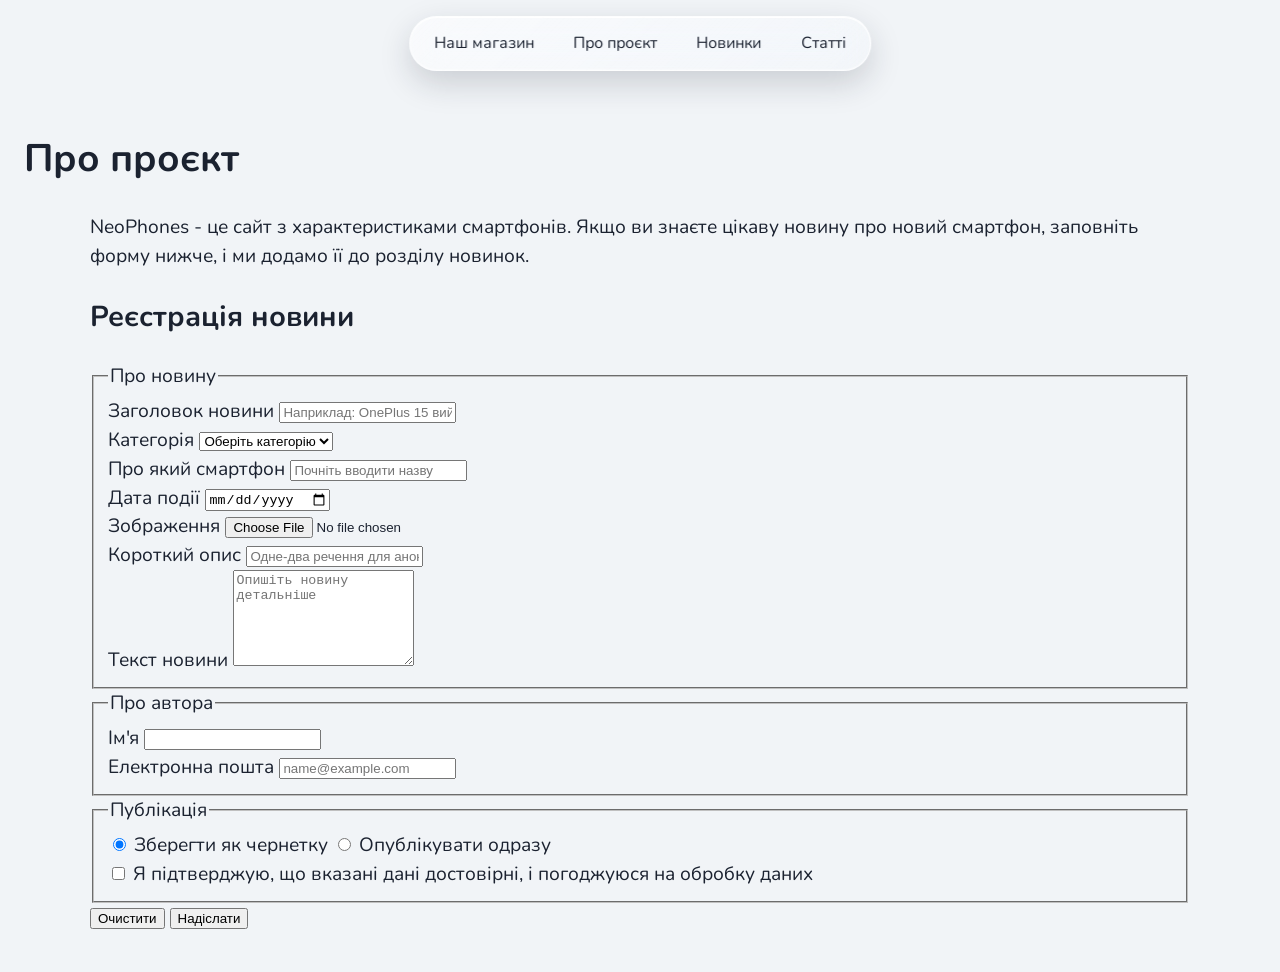
==== about.html @ 0d1ac106 "Add files via upload" ====
<!DOCTYPE html>
<html lang="uk">

<head>
    <meta charset="UTF-8">
    <meta name="viewport" content="width=device-width, initial-scale=1.0">
    <title>NeoPhones - Про проєкт</title>
    <link href="https://fonts.googleapis.com/css2?family=Nunito:wght@400;700&display=swap" rel="stylesheet">
    <link rel="stylesheet" href="style.css">
</head>

<body>

    <nav class="bottom_info" aria-label="Інформація">
        <ul class="menu">
            <li><a href="index.html">Наш магазин</a></li>
            <li><a href="about.html" aria-current="page">Про проєкт</a></li>
            <li><a href="#">Новинки</a></li>
            <li><a href="articles.html">Статті</a></li>
        </ul>
    </nav>

    <header>
        <h1>Про проєкт</h1>
    </header>

    <main class="content">
        <p class="about-text">
            NeoPhones - це сайт з характеристиками смартфонів. Якщо ви знаєте цікаву новину про новий
            смартфон, заповніть форму нижче, і ми додамо її до розділу новинок.
        </p>

        <form class="news-form" action="#" method="post" enctype="multipart/form-data">
            <h2>Реєстрація новини</h2>

            <fieldset>
                <legend>Про новину</legend>

                <div class="form-grid">
                    <div class="field field--wide">
                        <label for="title">Заголовок новини</label>
                        <input type="text" id="title" name="title" maxlength="120"
                            placeholder="Наприклад: OnePlus 15 вийшов в Україні" required>
                    </div>

                    <div class="field">
                        <label for="category">Категорія</label>
                        <select id="category" name="category" required>
                            <option value="" selected disabled>Оберіть категорію</option>
                            <option value="release">Новий смартфон</option>
                            <option value="review">Огляд</option>
                            <option value="compare">Порівняння</option>
                            <option value="sale">Акція</option>
                            <option value="other">Інше</option>
                        </select>
                    </div>

                    <div class="field">
                        <label for="phone">Про який смартфон</label>
                        <input type="text" id="phone" name="phone" list="phones-list"
                            placeholder="Почніть вводити назву">
                        <datalist id="phones-list">
                            <option value="OPPO Find X9 Ultra">
                            <option value="OnePlus 15">
                            <option value="Vivo X300 Ultra">
                        </datalist>
                    </div>

                    <div class="field">
                        <label for="date">Дата події</label>
                        <input type="date" id="date" name="date" required>
                    </div>

                    <div class="field">
                        <label for="image">Зображення</label>
                        <input type="file" id="image" name="image" accept="image/*">
                    </div>

                    <div class="field field--wide">
                        <label for="summary">Короткий опис</label>
                        <input type="text" id="summary" name="summary" maxlength="200"
                            placeholder="Одне-два речення для анонсу">
                    </div>

                    <div class="field field--wide">
                        <label for="text">Текст новини</label>
                        <textarea id="text" name="text" rows="6" minlength="30" placeholder="Опишіть новину детальніше"
                            required></textarea>
                    </div>
                </div>
            </fieldset>

            <fieldset>
                <legend>Про автора</legend>

                <div class="form-grid">
                    <div class="field">
                        <label for="author">Ім'я</label>
                        <input type="text" id="author" name="author" autocomplete="name" required>
                    </div>

                    <div class="field">
                        <label for="email">Електронна пошта</label>
                        <input type="email" id="email" name="email" autocomplete="email" placeholder="name@example.com"
                            required>
                    </div>
                </div>
            </fieldset>

            <fieldset>
                <legend>Публікація</legend>

                <div class="radio-group">
                    <label><input type="radio" name="status" value="draft" checked> Зберегти як чернетку</label>
                    <label><input type="radio" name="status" value="publish"> Опублікувати одразу</label>
                </div>

                <label class="checkbox">
                    <input type="checkbox" name="agree" required>
                    Я підтверджую, що вказані дані достовірні, і погоджуюся на обробку даних
                </label>
            </fieldset>

            <div class="form-actions">
                <button type="reset" class="btn btn--glass">Очистити</button>
                <button type="submit" class="btn btn--primary">Надіслати</button>
            </div>
        </form>
    </main>
</body>

</html>
---- style.css ----
body {
    padding: 6rem 1rem 2rem;          
    background:
        #F1F4F7;
    background-attachment: fixed;    
}


nav.bottom_info {
    position: fixed;                  /* "плаває" над контентом і не скролиться */
    top: 1rem;
    left: 50%;
    transform: translateX(-50%);      /* центрування по горизонталі */
    z-index: 100;                     /* вище за весь інший контент */
    width: max-content;
    max-width: calc(100% - 2rem);

    /* скло: напівпрозорий градієнт + розмиття того, що під ним */
    background: linear-gradient(135deg,
                rgba(255, 255, 255, 0.60),
                rgba(255, 255, 255, 0.22));
    backdrop-filter: blur(18px) saturate(180%);
    -webkit-backdrop-filter: blur(18px) saturate(180%);

    border: 1px solid rgba(255, 255, 255, 0.70);
    border-radius: 999px;             /* форма "таблетки" */

    /* тінь: зовнішня (відрив від сторінки) + внутрішні блики (об'єм скла) */
    box-shadow:
        0 12px 32px rgba(27, 34, 48, 0.18),
        inset 0 1px 0 rgba(255, 255, 255, 0.95),
        inset 0 -1px 0 rgba(255, 255, 255, 0.30);
}

nav.bottom_info ul {
    display: flex;                    /* пункти меню в рядок */
    gap: 0.25rem;
    margin: 0;
    padding: 0.4rem;
    list-style: none;                 /* прибираємо маркери */
}

nav.bottom_info a {
    display: block;
    padding: 0.5rem 1.1rem;
    border-radius: 999px;
    color: #1B2230;
    font-size: 1rem;
    text-decoration: none;
    transition: background 0.2s;
}

nav.bottom_info a:hover,
nav.bottom_info a:focus-visible {
    background: rgba(255, 255, 255, 0.65);
    outline: none;
}

@media (max-width: 600px) {
    nav.bottom_info {
        border-radius: 1.5rem;
    }
    nav.bottom_info ul {
        flex-wrap: wrap;
        justify-content: center;
    }
}

header.h1 {
    display: flex;
}

main.content {
    max-width: 1100px;
    margin: 0 auto;                  
}

.items {
    display: grid;
    gap: 1.5rem;
}

.items > [class$="-front"],
.items > [class$="-back"] {
    display: grid;
    grid-template-columns: repeat(2, minmax(0, 1fr)); 
    gap: 2rem;
    align-items: center;              
    padding: 1.5rem;
    background: rgba(255, 255, 255, 0.72);
    border-radius: 1.5rem;
    box-shadow: 0 8px 24px rgba(27, 34, 48, 0.08);
}


.items > [class$="-front"] img {
    grid-column: 1;                   
    grid-row: 1 / span 2;             
}

.items > [class$="-front"] h3 {
    grid-column: 2;                  
    align-self: end;                 
    margin: 0;
}

.items > [class$="-front"] ul {
    grid-column: 2;                  
    align-self: start;
}

.items > [class$="-back"] ul {
    grid-column: 1;
    grid-row: 1;
}

.items > [class$="-back"] img {
    grid-column: 2;
    grid-row: 1;
}

.items img {
    display: block;
    width: 100%;
    max-height: 28rem;
    object-fit: contain;             
}

.items ul {
    margin: 0;
    padding: 0;
    list-style: none;
}

.items li {
    padding: 0.6rem 0;
    border-bottom: 1px solid rgba(27, 34, 48, 0.08);   
}

.items li:last-child {
    border-bottom: none;
}

@media (max-width: 700px) {
    .items > [class$="-front"],
    .items > [class$="-back"] {
        grid-template-columns: 1fr;
        gap: 1rem;
    }

    .items > [class$="-front"] > *,
    .items > [class$="-back"] > * {
        grid-column: 1;
        grid-row: auto;
        
    }

    .items > [class$="-front"] img,
    .items > [class$="-back"] img {
        order: -1;                    
        max-height: 20rem;
    }
}

body {
    font-family: 'Nunito', Arial, sans-serif;
    font-size: 1.2rem;
    line-height: 1.5;
    color: #1B2230;
}

.items img {
    max-height: 22rem;      
}

.items h3 {
    font-size: 1.7rem;      
}

.items li {
    font-size: 1.1rem;     
}
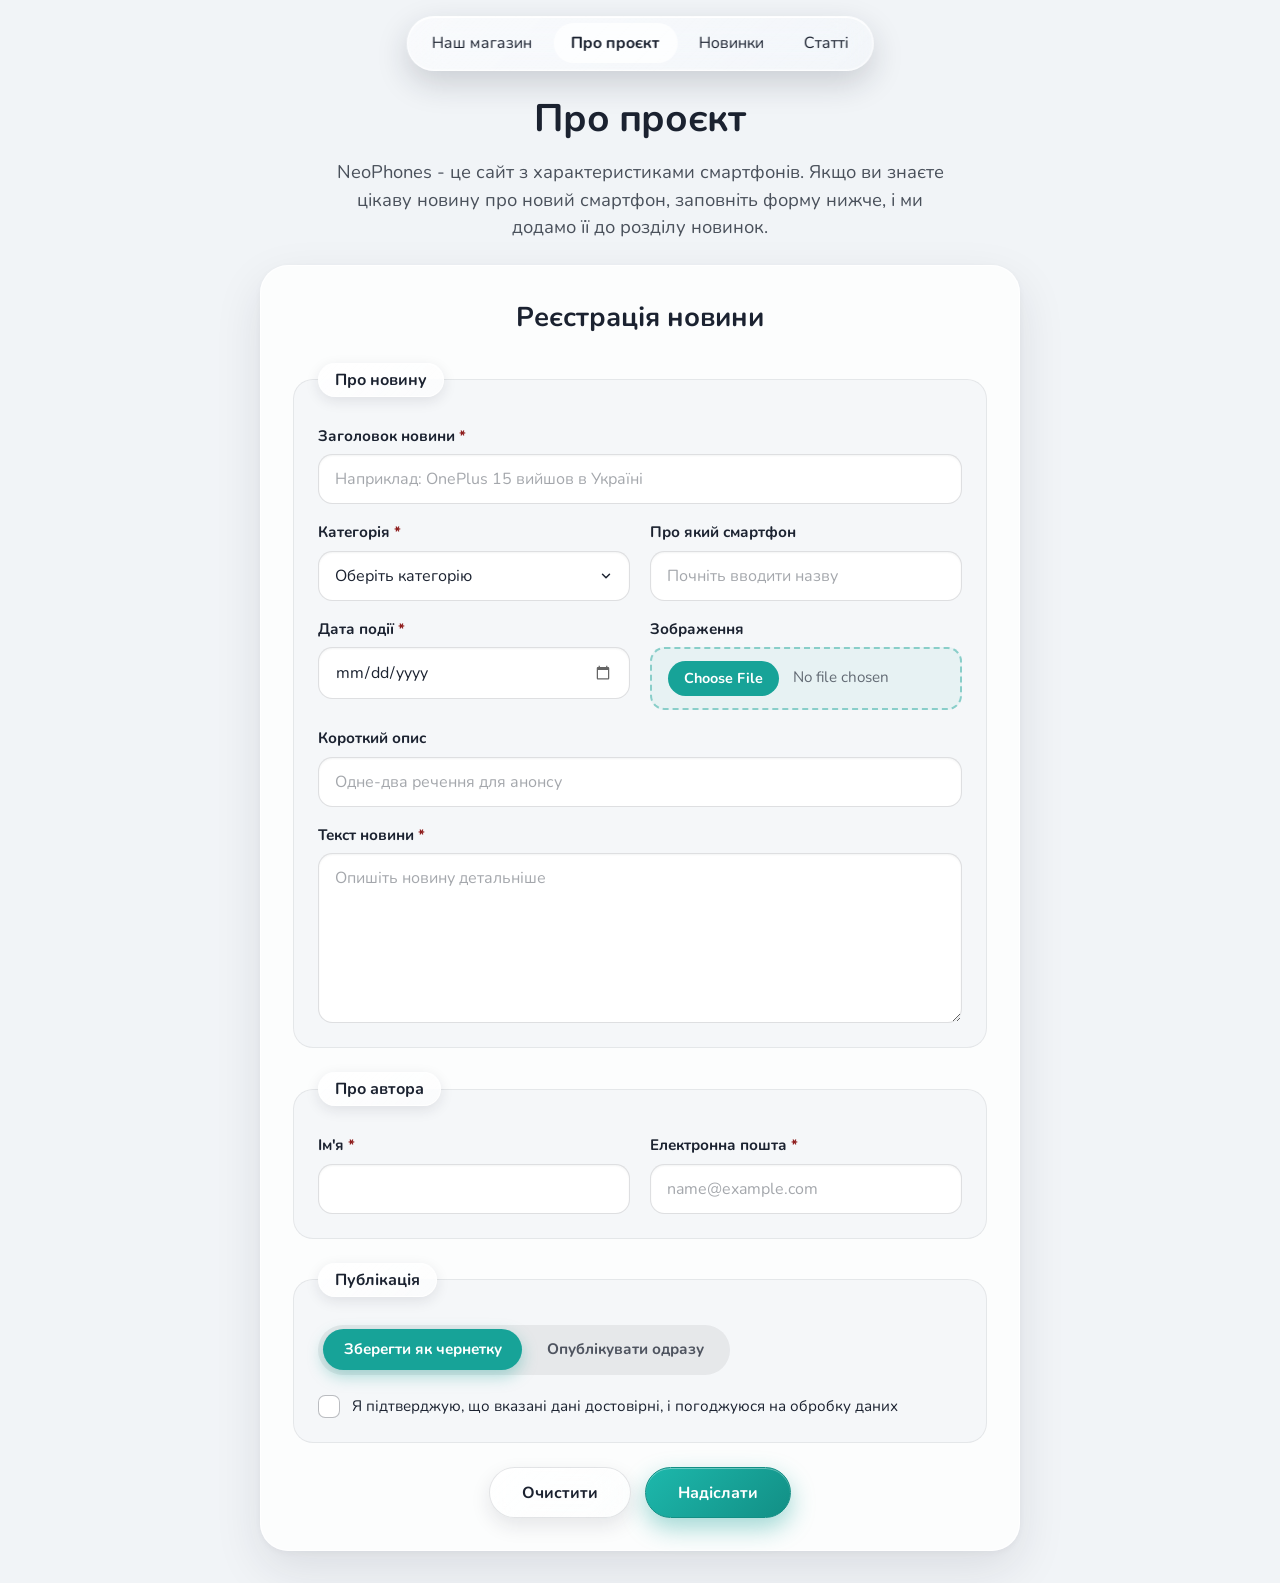
==== commit 5d9034fe: "Add files via upload Updated styles and fixed some problems with interface" ====
--- a/about.html
+++ b/about.html
@@ -7,6 +7,7 @@
     <title>NeoPhones - Про проєкт</title>
     <link href="https://fonts.googleapis.com/css2?family=Nunito:wght@400;700&display=swap" rel="stylesheet">
     <link rel="stylesheet" href="style.css">
+    <link rel="stylesheet" href="about.css">
 </head>
 
 <body>
@@ -33,6 +34,7 @@
         <form class="news-form" action="#" method="post" enctype="multipart/form-data">
             <h2>Реєстрація новини</h2>
 
+            <!-- ===== Блок 1: про новину ===== -->
             <fieldset>
                 <legend>Про новину</legend>
 
@@ -90,6 +92,7 @@
                 </div>
             </fieldset>
 
+            <!-- ===== Блок 2: про автора ===== -->
             <fieldset>
                 <legend>Про автора</legend>
 
@@ -107,6 +110,7 @@
                 </div>
             </fieldset>
 
+            <!-- ===== Блок 3: параметри публікації ===== -->
             <fieldset>
                 <legend>Публікація</legend>
 
--- a/style.css
+++ b/style.css
@@ -1,12 +1,40 @@
+/* =========================================================
+   style.css - спільна основа для ВСІХ сторінок сайту
+   (index.html, about.html, articles.html)
+
+   Тут: базові правила сторінки + скляний навбар.
+   Усе, що стосується окремої сторінки, лежить у її власному
+   файлі: index.css, about.css, articles.css.
+   ========================================================= */
+
+
+/* ---------------------------------------------------------
+   1. БАЗА
+   --------------------------------------------------------- */
+* {
+    box-sizing: border-box;
+}
 
 body {
-    padding: 6rem 1rem 2rem;          
-    background:
-        #F1F4F7;
-    background-attachment: fixed;    
+    margin: 0;
+    padding: 6rem 1rem 2rem;          /* зверху місце під плаваючий навбар */
+    font-family: 'Nunito', Arial, sans-serif;
+    font-size: 1.2rem;
+    line-height: 1.5;
+    color: #1B2230;
+    background: #F1F4F7;
+}
+
+/* колонка контенту по центру */
+main.content {
+    max-width: 1100px;
+    margin: 0 auto;
 }
 
 
+/* ---------------------------------------------------------
+   2. НАВБАР "LIQUID GLASS" (без змін відносно старого файлу)
+   --------------------------------------------------------- */
 nav.bottom_info {
     position: fixed;                  /* "плаває" над контентом і не скролиться */
     top: 1rem;
@@ -57,127 +85,20 @@
     outline: none;
 }
 
+/* пункт меню поточної сторінки */
+nav.bottom_info a[aria-current="page"] {
+    background: rgba(255, 255, 255, 0.75);
+    font-weight: 700;
+}
+
+/* на вузьких екранах пункти переносяться на другий рядок */
 @media (max-width: 600px) {
     nav.bottom_info {
         border-radius: 1.5rem;
     }
+
     nav.bottom_info ul {
         flex-wrap: wrap;
         justify-content: center;
     }
-}
-
-header.h1 {
-    display: flex;
-}
-
-main.content {
-    max-width: 1100px;
-    margin: 0 auto;                  
-}
-
-.items {
-    display: grid;
-    gap: 1.5rem;
-}
-
-.items > [class$="-front"],
-.items > [class$="-back"] {
-    display: grid;
-    grid-template-columns: repeat(2, minmax(0, 1fr)); 
-    gap: 2rem;
-    align-items: center;              
-    padding: 1.5rem;
-    background: rgba(255, 255, 255, 0.72);
-    border-radius: 1.5rem;
-    box-shadow: 0 8px 24px rgba(27, 34, 48, 0.08);
-}
-
-
-.items > [class$="-front"] img {
-    grid-column: 1;                   
-    grid-row: 1 / span 2;             
-}
-
-.items > [class$="-front"] h3 {
-    grid-column: 2;                  
-    align-self: end;                 
-    margin: 0;
-}
-
-.items > [class$="-front"] ul {
-    grid-column: 2;                  
-    align-self: start;
-}
-
-.items > [class$="-back"] ul {
-    grid-column: 1;
-    grid-row: 1;
-}
-
-.items > [class$="-back"] img {
-    grid-column: 2;
-    grid-row: 1;
-}
-
-.items img {
-    display: block;
-    width: 100%;
-    max-height: 28rem;
-    object-fit: contain;             
-}
-
-.items ul {
-    margin: 0;
-    padding: 0;
-    list-style: none;
-}
-
-.items li {
-    padding: 0.6rem 0;
-    border-bottom: 1px solid rgba(27, 34, 48, 0.08);   
-}
-
-.items li:last-child {
-    border-bottom: none;
-}
-
-@media (max-width: 700px) {
-    .items > [class$="-front"],
-    .items > [class$="-back"] {
-        grid-template-columns: 1fr;
-        gap: 1rem;
-    }
-
-    .items > [class$="-front"] > *,
-    .items > [class$="-back"] > * {
-        grid-column: 1;
-        grid-row: auto;
-        
-    }
-
-    .items > [class$="-front"] img,
-    .items > [class$="-back"] img {
-        order: -1;                    
-        max-height: 20rem;
-    }
-}
-
-body {
-    font-family: 'Nunito', Arial, sans-serif;
-    font-size: 1.2rem;
-    line-height: 1.5;
-    color: #1B2230;
-}
-
-.items img {
-    max-height: 22rem;      
-}
-
-.items h3 {
-    font-size: 1.7rem;      
-}
-
-.items li {
-    font-size: 1.1rem;     
 }
--- a/about.css
+++ b/about.css
@@ -0,0 +1,472 @@
+/* =========================================================
+   СТОРІНКА "ПРО ПРОЄКТ" - повний файл
+   Допишіть в КІНЕЦЬ style.css (стару версію about.css
+   з style.css видаліть).
+   HTML змінювати не потрібно.
+
+   Кольори:
+     #1B2230  основний текст
+     #17A398  акцент (бірюзовий)
+     #8E1B1B  помилка
+   ========================================================= */
+
+
+/* ---------------------------------------------------------
+   1. ШАПКА: заголовок по центру
+   body:has(.news-form) - правило діє лише на сторінці з формою,
+   тому index.html та articles.html не змінюються
+   --------------------------------------------------------- */
+body:has(.news-form) header {
+    max-width: 760px;
+    margin: 0 auto 1rem;
+    text-align: center;
+}
+
+body:has(.news-form) header h1 {
+    margin: 0;
+    font-size: 2.4rem;
+    line-height: 1.2;
+    letter-spacing: -0.01em;
+}
+
+
+/* ---------------------------------------------------------
+   2. КОЛОНКА КОНТЕНТУ: вужча, по центру
+   --------------------------------------------------------- */
+main.content:has(.news-form) {
+    max-width: 760px;
+    display: grid;
+    gap: 1.5rem;
+    justify-items: center;
+    text-align: center;
+}
+
+.about-text {
+    max-width: 56ch;
+    margin: 0;
+    font-size: 1.15rem;
+    color: rgba(27, 34, 48, 0.78);
+}
+
+
+/* ---------------------------------------------------------
+   3. КАРТКА З ФОРМОЮ
+   --------------------------------------------------------- */
+.news-form,
+.news-form * {
+    box-sizing: border-box;
+}
+
+.news-form {
+    width: 100%;
+    display: grid;
+    gap: 1.5rem;
+    padding: 2rem;
+    text-align: left;                 /* підписи й поля читаються зліва */
+    background: rgba(255, 255, 255, 0.78);
+    border: 1px solid rgba(255, 255, 255, 0.9);
+    border-radius: 1.75rem;
+    box-shadow:
+        0 18px 48px rgba(27, 34, 48, 0.10),
+        0 2px 6px rgba(27, 34, 48, 0.04);
+}
+
+.news-form h2 {
+    margin: 0;
+    font-size: 1.7rem;
+    text-align: center;
+}
+
+
+/* ---------------------------------------------------------
+   4. БЛОКИ ФОРМИ (fieldset) + скляні підписи (legend)
+   --------------------------------------------------------- */
+.news-form fieldset {
+    margin: 0;
+    padding: 1.75rem 1.5rem 1.5rem;
+    min-width: 0;
+    background: rgba(241, 244, 247, 0.65);
+    border: 1px solid rgba(27, 34, 48, 0.08);
+    border-radius: 1.25rem;
+}
+
+.news-form legend {
+    padding: 0.25rem 1rem;
+    font-size: 1rem;
+    font-weight: 700;
+    background: linear-gradient(135deg,
+                rgba(255, 255, 255, 0.95),
+                rgba(255, 255, 255, 0.55));
+    border: 1px solid rgba(255, 255, 255, 0.95);
+    border-radius: 999px;
+    box-shadow: 0 4px 14px rgba(27, 34, 48, 0.10);
+}
+
+
+/* ---------------------------------------------------------
+   5. СІТКА ПОЛІВ: 2 колонки
+   --------------------------------------------------------- */
+.form-grid {
+    display: grid;
+    grid-template-columns: repeat(2, minmax(0, 1fr));
+    gap: 1.1rem 1.25rem;
+}
+
+.field {
+    display: grid;
+    gap: 0.4rem;
+    align-content: start;
+}
+
+.field--wide {
+    grid-column: 1 / -1;
+}
+
+.news-form label {
+    font-size: 0.95rem;
+    font-weight: 700;
+}
+
+/* червона зірочка біля обов'язкових полів */
+.field:has(:required) > label::after {
+    content: " *";
+    color: #8E1B1B;
+}
+
+
+/* ---------------------------------------------------------
+   6. ПОЛЯ ВВОДУ
+   --------------------------------------------------------- */
+.news-form input[type="text"],
+.news-form input[type="email"],
+.news-form input[type="date"],
+.news-form select,
+.news-form textarea {
+    width: 100%;
+    padding: 0.75rem 1rem;
+    font: inherit;
+    font-size: 1rem;
+    color: #1B2230;
+    background: #fff;
+    border: 1px solid rgba(27, 34, 48, 0.14);
+    border-radius: 0.9rem;
+    box-shadow: inset 0 1px 2px rgba(27, 34, 48, 0.05);
+    transition: border-color 0.2s, box-shadow 0.2s;
+}
+
+.news-form input:hover,
+.news-form select:hover,
+.news-form textarea:hover {
+    border-color: rgba(27, 34, 48, 0.30);
+}
+
+.news-form input::placeholder,
+.news-form textarea::placeholder {
+    color: rgba(27, 34, 48, 0.40);
+}
+
+.news-form textarea {
+    min-height: 9rem;
+    resize: vertical;
+    line-height: 1.5;
+}
+
+/* фокус: бірюзове кільце */
+.news-form input:focus,
+.news-form select:focus,
+.news-form textarea:focus {
+    outline: none;
+    border-color: #17A398;
+    box-shadow: 0 0 0 4px rgba(23, 163, 152, 0.20);
+}
+
+/* помилка: тільки після того, як користувач щось ввів і пішов з поля */
+.news-form input:user-invalid,
+.news-form select:user-invalid,
+.news-form textarea:user-invalid {
+    border-color: #8E1B1B;
+    box-shadow: 0 0 0 4px rgba(142, 27, 27, 0.12);
+}
+
+/* випадаючий список: власна стрілка замість системної */
+.news-form select {
+    padding-right: 2.75rem;
+    appearance: none;
+    -webkit-appearance: none;
+    cursor: pointer;
+    background-image: url("data:image/svg+xml,%3Csvg xmlns='http://www.w3.org/2000/svg' width='14' height='14' viewBox='0 0 24 24' fill='none' stroke='%231B2230' stroke-width='2.5' stroke-linecap='round' stroke-linejoin='round'%3E%3Cpath d='M6 9l6 6 6-6'/%3E%3C/svg%3E");
+    background-repeat: no-repeat;
+    background-position: right 1rem center;
+}
+
+.news-form input[type="date"] {
+    cursor: pointer;
+}
+
+.news-form input[type="date"]::-webkit-calendar-picker-indicator {
+    cursor: pointer;
+    opacity: 0.6;
+}
+
+
+/* ---------------------------------------------------------
+   7. ЗАВАНТАЖЕННЯ ЗОБРАЖЕННЯ: пунктирна зона
+   --------------------------------------------------------- */
+.news-form input[type="file"] {
+    width: 100%;
+    padding: 0.75rem 1rem;
+    font: inherit;
+    font-size: 0.95rem;
+    color: rgba(27, 34, 48, 0.65);
+    background: rgba(23, 163, 152, 0.06);
+    border: 2px dashed rgba(23, 163, 152, 0.45);
+    border-radius: 0.9rem;
+    cursor: pointer;
+    transition: background 0.2s, border-color 0.2s;
+}
+
+.news-form input[type="file"]:hover {
+    background: rgba(23, 163, 152, 0.12);
+    border-color: #17A398;
+}
+
+.news-form input[type="file"]:focus-visible {
+    outline: none;
+    border-color: #17A398;
+    box-shadow: 0 0 0 4px rgba(23, 163, 152, 0.20);
+}
+
+.news-form input[type="file"]::file-selector-button {
+    margin-right: 0.85rem;
+    padding: 0.4rem 1rem;
+    font: inherit;
+    font-size: 0.9rem;
+    font-weight: 700;
+    color: #fff;
+    background: #17A398;
+    border: none;
+    border-radius: 999px;
+    cursor: pointer;
+    transition: background 0.2s;
+}
+
+.news-form input[type="file"]::file-selector-button:hover {
+    background: #128f85;
+}
+
+
+/* ---------------------------------------------------------
+   8. ПЕРЕМИКАЧ "ЧЕРНЕТКА / ОПУБЛІКУВАТИ"
+   Радіокнопки виглядають як сегментований перемикач.
+   --------------------------------------------------------- */
+.radio-group {
+    display: flex;
+    flex-wrap: wrap;
+    gap: 0.25rem;
+    width: fit-content;
+    max-width: 100%;
+    margin-bottom: 1.25rem;
+    padding: 0.3rem;
+    background: rgba(27, 34, 48, 0.07);
+    border-radius: 999px;
+}
+
+.radio-group label {
+    position: relative;
+    flex: 1 1 auto;
+    padding: 0.55rem 1.3rem;
+    font-size: 0.95rem;
+    font-weight: 700;
+    text-align: center;
+    color: rgba(27, 34, 48, 0.75);
+    border-radius: 999px;
+    cursor: pointer;
+    transition: background 0.2s, color 0.2s, box-shadow 0.2s;
+}
+
+/* справжню радіокнопку ховаємо, але вона лишається доступною з клавіатури */
+.radio-group input[type="radio"] {
+    position: absolute;
+    opacity: 0;
+    pointer-events: none;
+}
+
+.radio-group label:hover {
+    background: rgba(255, 255, 255, 0.6);
+}
+
+.radio-group label:has(input:checked) {
+    color: #fff;
+    background: #17A398;
+    box-shadow: 0 6px 16px rgba(23, 163, 152, 0.35);
+}
+
+.radio-group label:has(input:focus-visible) {
+    outline: 3px solid rgba(23, 163, 152, 0.45);
+    outline-offset: 2px;
+}
+
+
+/* ---------------------------------------------------------
+   9. ЧЕКБОКС ЗГОДИ
+   --------------------------------------------------------- */
+.news-form .checkbox {
+    display: flex;
+    align-items: flex-start;
+    gap: 0.75rem;
+    font-size: 0.95rem;
+    font-weight: 400;
+    line-height: 1.45;
+    cursor: pointer;
+}
+
+.news-form .checkbox input[type="checkbox"] {
+    flex: none;
+    width: 1.4rem;
+    height: 1.4rem;
+    margin: 0.05rem 0 0;
+    appearance: none;
+    -webkit-appearance: none;
+    background: #fff;
+    border: 1.5px solid rgba(27, 34, 48, 0.30);
+    border-radius: 0.45rem;
+    cursor: pointer;
+    transition: background 0.2s, border-color 0.2s, box-shadow 0.2s;
+}
+
+.news-form .checkbox input[type="checkbox"]:hover {
+    border-color: #17A398;
+}
+
+.news-form .checkbox input[type="checkbox"]:checked {
+    background-color: #17A398;
+    border-color: #17A398;
+    background-image: url("data:image/svg+xml,%3Csvg xmlns='http://www.w3.org/2000/svg' viewBox='0 0 24 24' fill='none' stroke='white' stroke-width='3.5' stroke-linecap='round' stroke-linejoin='round'%3E%3Cpath d='M5 12.5l4.5 4.5L19 7.5'/%3E%3C/svg%3E");
+    background-size: 80%;
+    background-position: center;
+    background-repeat: no-repeat;
+}
+
+.news-form .checkbox input[type="checkbox"]:focus-visible {
+    outline: none;
+    box-shadow: 0 0 0 4px rgba(23, 163, 152, 0.25);
+}
+
+
+/* ---------------------------------------------------------
+   10. КНОПКИ
+   --------------------------------------------------------- */
+.form-actions {
+    display: flex;
+    justify-content: center;
+    gap: 0.9rem;
+}
+
+.btn {
+    padding: 0.8rem 2rem;
+    font: inherit;
+    font-size: 1rem;
+    font-weight: 700;
+    color: #1B2230;
+    border-radius: 999px;
+    cursor: pointer;
+    transition: transform 0.15s, box-shadow 0.2s, background 0.2s;
+}
+
+.btn:hover {
+    transform: translateY(-2px);
+}
+
+.btn:active {
+    transform: translateY(0);
+}
+
+.btn:focus-visible {
+    outline: 3px solid rgba(23, 163, 152, 0.45);
+    outline-offset: 3px;
+}
+
+/* "Очистити": скло, як навбар */
+.btn--glass {
+    background: linear-gradient(135deg,
+                rgba(255, 255, 255, 0.85),
+                rgba(255, 255, 255, 0.40));
+    backdrop-filter: blur(18px) saturate(180%);
+    -webkit-backdrop-filter: blur(18px) saturate(180%);
+    border: 1px solid rgba(27, 34, 48, 0.12);
+    box-shadow:
+        0 8px 20px rgba(27, 34, 48, 0.10),
+        inset 0 1px 0 rgba(255, 255, 255, 0.95);
+}
+
+/* "Надіслати": основна дія */
+.btn--primary {
+    color: #fff;
+    background: linear-gradient(135deg, #1DB8AC, #128f85);
+    border: 1px solid #128f85;
+    box-shadow:
+        0 10px 24px rgba(23, 163, 152, 0.40),
+        inset 0 1px 0 rgba(255, 255, 255, 0.35);
+}
+
+.btn--primary:hover {
+    box-shadow:
+        0 14px 30px rgba(23, 163, 152, 0.50),
+        inset 0 1px 0 rgba(255, 255, 255, 0.35);
+}
+
+
+/* ---------------------------------------------------------
+   11. МОБІЛЬНА ВЕРСІЯ
+   --------------------------------------------------------- */
+@media (max-width: 700px) {
+    /* навбар на вузькому екрані стає у 2 рядки -
+       збільшуємо відступ зверху, щоб він не перекривав заголовок */
+    body:has(.news-form) {
+        padding-top: 8.5rem;
+    }
+
+    body:has(.news-form) header h1 {
+        font-size: 1.9rem;
+    }
+
+    .news-form {
+        padding: 1.25rem;
+        border-radius: 1.5rem;
+    }
+
+    .news-form fieldset {
+        padding: 1.5rem 1rem 1.25rem;
+    }
+
+    .form-grid {
+        grid-template-columns: 1fr;
+    }
+
+    .radio-group {
+        width: 100%;
+    }
+
+    .form-actions {
+        flex-direction: column-reverse;
+    }
+
+    .btn {
+        width: 100%;
+    }
+}
+
+
+/* ---------------------------------------------------------
+   12. ДЛЯ ТИХ, КОМУ НЕ ПОТРІБНА АНІМАЦІЯ
+   --------------------------------------------------------- */
+@media (prefers-reduced-motion: reduce) {
+    .news-form *,
+    .btn {
+        transition: none !important;
+    }
+
+    .btn:hover {
+        transform: none;
+    }
+}
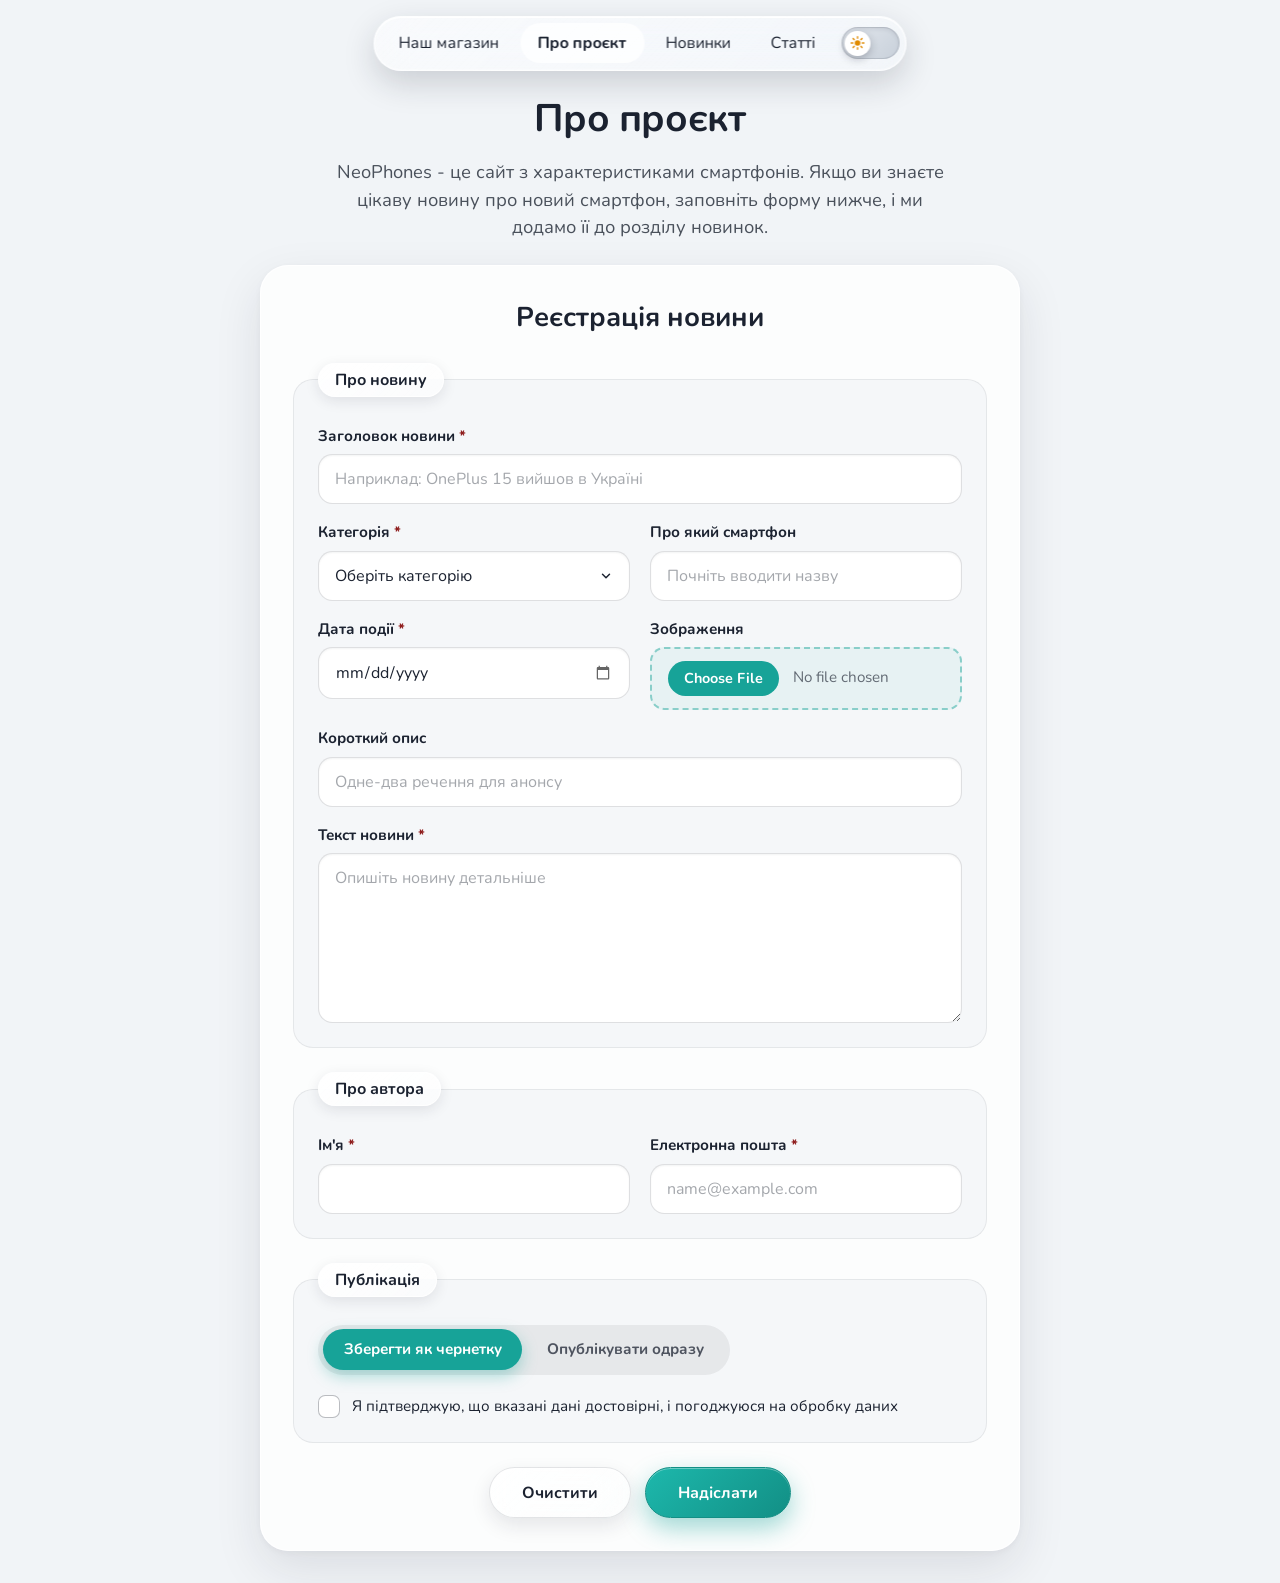
==== commit 6b7d1dac: "Add files via upload" ====
--- a/about.html
+++ b/about.html
@@ -8,6 +8,8 @@
     <link href="https://fonts.googleapis.com/css2?family=Nunito:wght@400;700&display=swap" rel="stylesheet">
     <link rel="stylesheet" href="style.css">
     <link rel="stylesheet" href="about.css">
+    <link rel="stylesheet" href="theme.css">
+    <script src="theme.js"></script>
 </head>
 
 <body>
--- a/theme.css
+++ b/theme.css
@@ -0,0 +1,511 @@
+/* =========================================================
+   theme.css - повзунок теми + сірий темний режим (ЛР №1)
+
+   Підключається ОСТАННІМ, після style.css, index.css,
+   about.css, articles.css (щоб перебивати їхні кольори).
+   Наявні css-файли змінювати не потрібно.
+
+   Темний режим сірий, не OLED: фон #2a2e35, картки #353a43.
+   Фото смартфонів лежать на світлій підкладці, тому jpg з білим
+   фоном виглядають акуратно.
+   ========================================================= */
+
+
+/* ---------------------------------------------------------
+   1. ПОВЗУНОК (однаковий для обох тем)
+   --------------------------------------------------------- */
+nav.bottom_info {
+    display: flex;                     /* меню зліва, повзунок справа */
+    align-items: center;
+}
+
+.theme-toggle {
+    position: relative;
+    display: flex;
+    flex: none;
+    align-items: center;
+    margin: 0 0.4rem 0 0.15rem;
+}
+
+/* на комп'ютері повзунок стоїть у навбарі, іконка й підпис не потрібні */
+.theme-toggle__icon,
+.theme-toggle__label {
+    display: none;
+}
+
+.theme-toggle__pop {
+    display: flex;
+    align-items: center;
+}
+
+.theme-switch {
+    position: relative;
+    flex: none;
+    width: 3.6rem;
+    height: 2rem;
+    padding: 0;
+    cursor: pointer;
+    background: linear-gradient(135deg, #e3e8ee, #c8d0da);
+    border: none;
+    border-radius: 999px;
+    box-shadow: inset 0 0 0 1px rgba(27, 34, 48, 0.12), inset 0 2px 4px rgba(27, 34, 48, 0.10);
+    transition: background 0.45s ease, box-shadow 0.45s ease;
+    -webkit-tap-highlight-color: transparent;
+}
+
+.theme-switch:focus-visible,
+.theme-toggle__icon:focus-visible {
+    outline: 3px solid rgba(23, 163, 152, 0.55);
+    outline-offset: 2px;
+}
+
+.theme-switch__knob {
+    position: absolute;
+    top: 0.2rem;
+    left: 0.2rem;
+    width: 1.6rem;
+    height: 1.6rem;
+    color: #e08a00;                    /* сонце */
+    background: #fff;
+    border-radius: 999px;
+    box-shadow: 0 3px 8px rgba(27, 34, 48, 0.28);
+    /* "пружина": ручка трохи вилітає за кінець і повертається */
+    transition:
+        transform 0.5s cubic-bezier(0.34, 1.56, 0.64, 1),
+        width 0.2s ease,
+        background 0.45s ease,
+        color 0.45s ease;
+}
+
+.theme-switch:active .theme-switch__knob {
+    width: 2rem;                       /* ручка "розтягується" під пальцем */
+}
+
+/* іконки сонце/місяць: одна повертається й зникає, інша з'являється */
+.theme-ico {
+    position: absolute;
+    top: 50%;
+    left: 50%;
+    width: 1rem;
+    height: 1rem;
+    margin: -0.5rem 0 0 -0.5rem;
+    transition: opacity 0.35s ease, transform 0.5s cubic-bezier(0.34, 1.56, 0.64, 1);
+}
+
+.theme-ico--sun {
+    opacity: 1;
+    transform: rotate(0) scale(1);
+}
+
+.theme-ico--moon {
+    opacity: 0;
+    transform: rotate(-90deg) scale(0.4);
+}
+
+html[data-theme="dark"] .theme-switch {
+    background: linear-gradient(135deg, #1DB8AC, #128f85);
+    box-shadow: inset 0 0 0 1px rgba(255, 255, 255, 0.18), inset 0 2px 4px rgba(0, 0, 0, 0.25);
+}
+
+html[data-theme="dark"] .theme-switch__knob {
+    color: #dfe5ee;                    /* місяць */
+    background: #2b2f36;
+    transform: translateX(1.6rem);
+    box-shadow: 0 3px 8px rgba(0, 0, 0, 0.45);
+}
+
+html[data-theme="dark"] .theme-switch:active .theme-switch__knob {
+    transform: translateX(1.2rem);     /* права межа лишається на місці */
+}
+
+html[data-theme="dark"] .theme-ico--sun {
+    opacity: 0;
+    transform: rotate(90deg) scale(0.4);
+}
+
+html[data-theme="dark"] .theme-ico--moon {
+    opacity: 1;
+    transform: rotate(0) scale(1);
+}
+
+/* плавна зміна кольорів у момент перемикання (не чіпає сам повзунок) */
+html.theme-anim :where(*):not(.theme-toggle):not(.theme-toggle *) {
+    transition:
+        background-color 0.4s ease,
+        color 0.4s ease,
+        border-color 0.4s ease,
+        box-shadow 0.4s ease !important;
+}
+
+
+/* ---------------------------------------------------------
+   2. ТЕЛЕФОН: іконка в навбарі, повзунок "вилазить" під нею
+   --------------------------------------------------------- */
+@media (max-width: 600px) {
+    nav.bottom_info ul {
+        flex: 1 1 auto;
+        min-width: 0;
+    }
+
+    .theme-toggle {
+        position: static;              /* pop прив'язується до навбара */
+    }
+
+    .theme-toggle__icon {
+        position: relative;
+        display: block;
+        width: 2.5rem;
+        height: 2.5rem;
+        padding: 0;
+        color: #e08a00;
+        cursor: pointer;
+        background: rgba(255, 255, 255, 0.75);
+        border: none;
+        border-radius: 50%;
+        box-shadow: 0 4px 12px rgba(27, 34, 48, 0.14);
+        transition: background 0.3s, color 0.3s, transform 0.3s cubic-bezier(0.34, 1.56, 0.64, 1);
+        -webkit-tap-highlight-color: transparent;
+    }
+
+    .theme-toggle__icon .theme-ico {
+        width: 1.3rem;
+        height: 1.3rem;
+        margin: -0.65rem 0 0 -0.65rem;
+    }
+
+    .theme-toggle.is-open .theme-toggle__icon {
+        transform: rotate(25deg) scale(0.94);
+    }
+
+    .theme-toggle__pop {
+        position: absolute;
+        top: calc(100% + 0.6rem);
+        right: 0;
+        gap: 0.8rem;
+        padding: 0.5rem 0.6rem 0.5rem 1.1rem;
+        background: linear-gradient(135deg, rgba(255, 255, 255, 0.85), rgba(255, 255, 255, 0.55));
+        backdrop-filter: blur(18px) saturate(180%);
+        -webkit-backdrop-filter: blur(18px) saturate(180%);
+        border: 1px solid rgba(255, 255, 255, 0.8);
+        border-radius: 999px;
+        box-shadow: 0 12px 32px rgba(27, 34, 48, 0.22), inset 0 1px 0 rgba(255, 255, 255, 0.95);
+        opacity: 0;
+        visibility: hidden;
+        pointer-events: none;
+        transform: translateY(-0.6rem) scale(0.9);
+        transform-origin: top right;
+        transition:
+            opacity 0.25s ease,
+            transform 0.4s cubic-bezier(0.34, 1.56, 0.64, 1),
+            visibility 0s linear 0.4s;
+    }
+
+    .theme-toggle.is-open .theme-toggle__pop {
+        opacity: 1;
+        visibility: visible;
+        pointer-events: auto;
+        transform: none;
+        transition-delay: 0s;
+    }
+
+    .theme-toggle__label {
+        display: block;
+        font-size: 0.95rem;
+        font-weight: 700;
+        white-space: nowrap;
+    }
+
+    /* іконка в навбарі показує поточну тему */
+    html[data-theme="dark"] .theme-toggle__icon {
+        color: #dfe5ee;
+    }
+}
+
+@media (prefers-reduced-motion: reduce) {
+    .theme-switch,
+    .theme-switch__knob,
+    .theme-ico,
+    .theme-toggle__icon,
+    .theme-toggle__pop {
+        transition: none !important;
+    }
+}
+
+
+/* =========================================================
+   3. ТЕМНА ТЕМА
+   ========================================================= */
+html[data-theme="dark"] {
+    color-scheme: dark;                /* темні скролбари й системні поля */
+
+    --t-bg: #2a2e35;
+    --t-card: #353a43;
+    --t-field: #2a2e35;
+    --t-soft: rgba(255, 255, 255, 0.05);
+    --t-text: #e9ecf1;
+    --t-muted: rgba(233, 236, 241, 0.66);
+    --t-muted-2: rgba(233, 236, 241, 0.80);
+    --t-line: rgba(255, 255, 255, 0.10);
+    --t-accent: #5fd8cd;
+    --t-danger: #ff8a8a;
+    --t-mat: #e4e8ee;                  /* світла підкладка під фото */
+}
+
+/* ----- база ----- */
+html[data-theme="dark"] body {
+    color: var(--t-text);
+    background: var(--t-bg);
+}
+
+/* ----- навбар і плаваюча кнопка ----- */
+html[data-theme="dark"] nav.bottom_info,
+html[data-theme="dark"] .back-home {
+    background: linear-gradient(135deg, rgba(74, 80, 92, 0.62), rgba(46, 50, 58, 0.40));
+    border-color: rgba(255, 255, 255, 0.14);
+    box-shadow:
+        0 12px 32px rgba(0, 0, 0, 0.40),
+        inset 0 1px 0 rgba(255, 255, 255, 0.12),
+        inset 0 -1px 0 rgba(255, 255, 255, 0.04);
+}
+
+html[data-theme="dark"] nav.bottom_info a,
+html[data-theme="dark"] .back-home a {
+    color: var(--t-text);
+}
+
+html[data-theme="dark"] nav.bottom_info a:hover,
+html[data-theme="dark"] nav.bottom_info a:focus-visible,
+html[data-theme="dark"] .back-home a:hover,
+html[data-theme="dark"] .back-home a:focus-visible {
+    background: rgba(255, 255, 255, 0.12);
+}
+
+html[data-theme="dark"] nav.bottom_info a[aria-current="page"] {
+    background: rgba(255, 255, 255, 0.18);
+}
+
+/* ----- вступні абзаци ----- */
+html[data-theme="dark"] .phones-intro,
+html[data-theme="dark"] .about-text,
+html[data-theme="dark"] .articles-intro {
+    color: var(--t-muted-2);
+}
+
+/* ----- картки: смартфон, стаття, форма ----- */
+html[data-theme="dark"] .phone,
+html[data-theme="dark"] .article,
+html[data-theme="dark"] .news-form {
+    background: var(--t-card);
+    border-color: rgba(255, 255, 255, 0.07);
+    box-shadow:
+        0 18px 48px rgba(0, 0, 0, 0.30),
+        0 2px 6px rgba(0, 0, 0, 0.20);
+}
+
+/* швидкий перехід до моделі */
+html[data-theme="dark"] .phone-nav a {
+    color: var(--t-text);
+    background: rgba(255, 255, 255, 0.07);
+    border-color: rgba(255, 255, 255, 0.14);
+    box-shadow: 0 4px 12px rgba(0, 0, 0, 0.20);
+}
+
+html[data-theme="dark"] .phone-nav a:hover,
+html[data-theme="dark"] .phone-nav a:focus-visible {
+    background: rgba(255, 255, 255, 0.14);
+    border-color: #17A398;
+}
+
+/* ----- теги ----- */
+html[data-theme="dark"] .tag,
+html[data-theme="dark"] .article-meta .tag {
+    color: var(--t-accent);
+    background: rgba(23, 163, 152, 0.18);
+    border-color: rgba(95, 216, 205, 0.35);
+}
+
+/* ----- фото: світла підкладка ----- */
+html[data-theme="dark"] .phone-media {
+    background: var(--t-mat);
+}
+
+/* ----- характеристики ----- */
+html[data-theme="dark"] .phone-row + .phone-row,
+html[data-theme="dark"] .phone-note,
+html[data-theme="dark"] .article .article-source {
+    border-color: var(--t-line);
+}
+
+html[data-theme="dark"] .specs-title {
+    color: var(--t-accent);
+}
+
+html[data-theme="dark"] .specs > div,
+html[data-theme="dark"] .article-list li {
+    border-bottom-color: var(--t-line);
+}
+
+html[data-theme="dark"] .specs dt,
+html[data-theme="dark"] .phone-note,
+html[data-theme="dark"] .article-meta,
+html[data-theme="dark"] .article .article-note,
+html[data-theme="dark"] .article .article-source {
+    color: var(--t-muted);
+}
+
+html[data-theme="dark"] .article .figure-note {
+    color: var(--t-muted-2);
+}
+
+/* ----- джерела, посилання, блок порівняння ----- */
+html[data-theme="dark"] .sources,
+html[data-theme="dark"] .compare {
+    background: var(--t-soft);
+    border-color: var(--t-line);
+}
+
+html[data-theme="dark"] .sources a,
+html[data-theme="dark"] .article-source a,
+html[data-theme="dark"] .figure-note a {
+    color: var(--t-accent);
+}
+
+html[data-theme="dark"] .sources a:hover,
+html[data-theme="dark"] .article-source a:hover,
+html[data-theme="dark"] .figure-note a:hover {
+    color: #9af0e8;
+}
+
+/* ----- затичка для фото ----- */
+html[data-theme="dark"] .photo-slot {
+    background:
+        repeating-linear-gradient(135deg,
+            rgba(23, 163, 152, 0.12) 0 12px,
+            rgba(23, 163, 152, 0.04) 12px 24px),
+        rgba(255, 255, 255, 0.04);
+}
+
+html[data-theme="dark"] .photo-slot span {
+    color: var(--t-accent);
+    background: rgba(0, 0, 0, 0.30);
+}
+
+/* ----- форма: блоки ----- */
+html[data-theme="dark"] .news-form fieldset {
+    background: var(--t-soft);
+    border-color: var(--t-line);
+}
+
+html[data-theme="dark"] .news-form legend {
+    color: var(--t-text);
+    background: linear-gradient(135deg, rgba(255, 255, 255, 0.16), rgba(255, 255, 255, 0.06));
+    border-color: rgba(255, 255, 255, 0.16);
+    box-shadow: 0 4px 14px rgba(0, 0, 0, 0.25);
+}
+
+html[data-theme="dark"] .field:has(:required) > label::after {
+    color: var(--t-danger);
+}
+
+/* ----- форма: поля ----- */
+html[data-theme="dark"] .news-form input[type="text"],
+html[data-theme="dark"] .news-form input[type="email"],
+html[data-theme="dark"] .news-form input[type="date"],
+html[data-theme="dark"] .news-form select,
+html[data-theme="dark"] .news-form textarea {
+    color: var(--t-text);
+    background-color: var(--t-field);
+    border-color: rgba(255, 255, 255, 0.16);
+    box-shadow: inset 0 1px 2px rgba(0, 0, 0, 0.35);
+}
+
+html[data-theme="dark"] .news-form input:hover,
+html[data-theme="dark"] .news-form select:hover,
+html[data-theme="dark"] .news-form textarea:hover {
+    border-color: rgba(255, 255, 255, 0.32);
+}
+
+html[data-theme="dark"] .news-form input::placeholder,
+html[data-theme="dark"] .news-form textarea::placeholder {
+    color: rgba(233, 236, 241, 0.40);
+}
+
+html[data-theme="dark"] .news-form input:focus,
+html[data-theme="dark"] .news-form select:focus,
+html[data-theme="dark"] .news-form textarea:focus {
+    border-color: #17A398;
+    box-shadow: 0 0 0 4px rgba(23, 163, 152, 0.28);
+}
+
+html[data-theme="dark"] .news-form input:user-invalid,
+html[data-theme="dark"] .news-form select:user-invalid,
+html[data-theme="dark"] .news-form textarea:user-invalid {
+    border-color: var(--t-danger);
+    box-shadow: 0 0 0 4px rgba(255, 138, 138, 0.16);
+}
+
+/* стрілка списку світлою */
+html[data-theme="dark"] .news-form select {
+    background-image: url("data:image/svg+xml,%3Csvg xmlns='http://www.w3.org/2000/svg' width='14' height='14' viewBox='0 0 24 24' fill='none' stroke='%23e9ecf1' stroke-width='2.5' stroke-linecap='round' stroke-linejoin='round'%3E%3Cpath d='M6 9l6 6 6-6'/%3E%3C/svg%3E");
+}
+
+html[data-theme="dark"] .news-form input[type="file"] {
+    color: var(--t-muted-2);
+    background: rgba(23, 163, 152, 0.10);
+}
+
+html[data-theme="dark"] .news-form input[type="file"]:hover {
+    background: rgba(23, 163, 152, 0.18);
+}
+
+/* ----- перемикач "чернетка / опублікувати" ----- */
+html[data-theme="dark"] .radio-group {
+    background: rgba(255, 255, 255, 0.08);
+}
+
+html[data-theme="dark"] .radio-group label {
+    color: var(--t-muted-2);
+}
+
+html[data-theme="dark"] .radio-group label:hover {
+    background: rgba(255, 255, 255, 0.12);
+}
+
+html[data-theme="dark"] .radio-group label:has(input:checked) {
+    color: #fff;
+    background: #17A398;
+}
+
+/* ----- чекбокс (:not(:checked), щоб не перебити стиль "вибрано") ----- */
+html[data-theme="dark"] .news-form .checkbox input[type="checkbox"]:not(:checked) {
+    background-color: var(--t-field);
+    border-color: rgba(255, 255, 255, 0.32);
+}
+
+/* ----- кнопка "Очистити" ----- */
+html[data-theme="dark"] .btn--glass {
+    color: var(--t-text);
+    background: linear-gradient(135deg, rgba(255, 255, 255, 0.16), rgba(255, 255, 255, 0.06));
+    border-color: rgba(255, 255, 255, 0.18);
+    box-shadow:
+        0 8px 20px rgba(0, 0, 0, 0.30),
+        inset 0 1px 0 rgba(255, 255, 255, 0.12);
+}
+
+/* ----- іконка і підпис у "випливаючому" повзунку на телефоні ----- */
+@media (max-width: 600px) {
+    html[data-theme="dark"] .theme-toggle__icon {
+        background: rgba(255, 255, 255, 0.14);
+        box-shadow: 0 4px 12px rgba(0, 0, 0, 0.30);
+    }
+
+    html[data-theme="dark"] .theme-toggle__pop {
+        background: linear-gradient(135deg, rgba(74, 80, 92, 0.90), rgba(46, 50, 58, 0.78));
+        border-color: rgba(255, 255, 255, 0.16);
+        box-shadow: 0 12px 32px rgba(0, 0, 0, 0.45), inset 0 1px 0 rgba(255, 255, 255, 0.10);
+    }
+
+    html[data-theme="dark"] .theme-toggle__label {
+        color: var(--t-text);
+    }
+}
